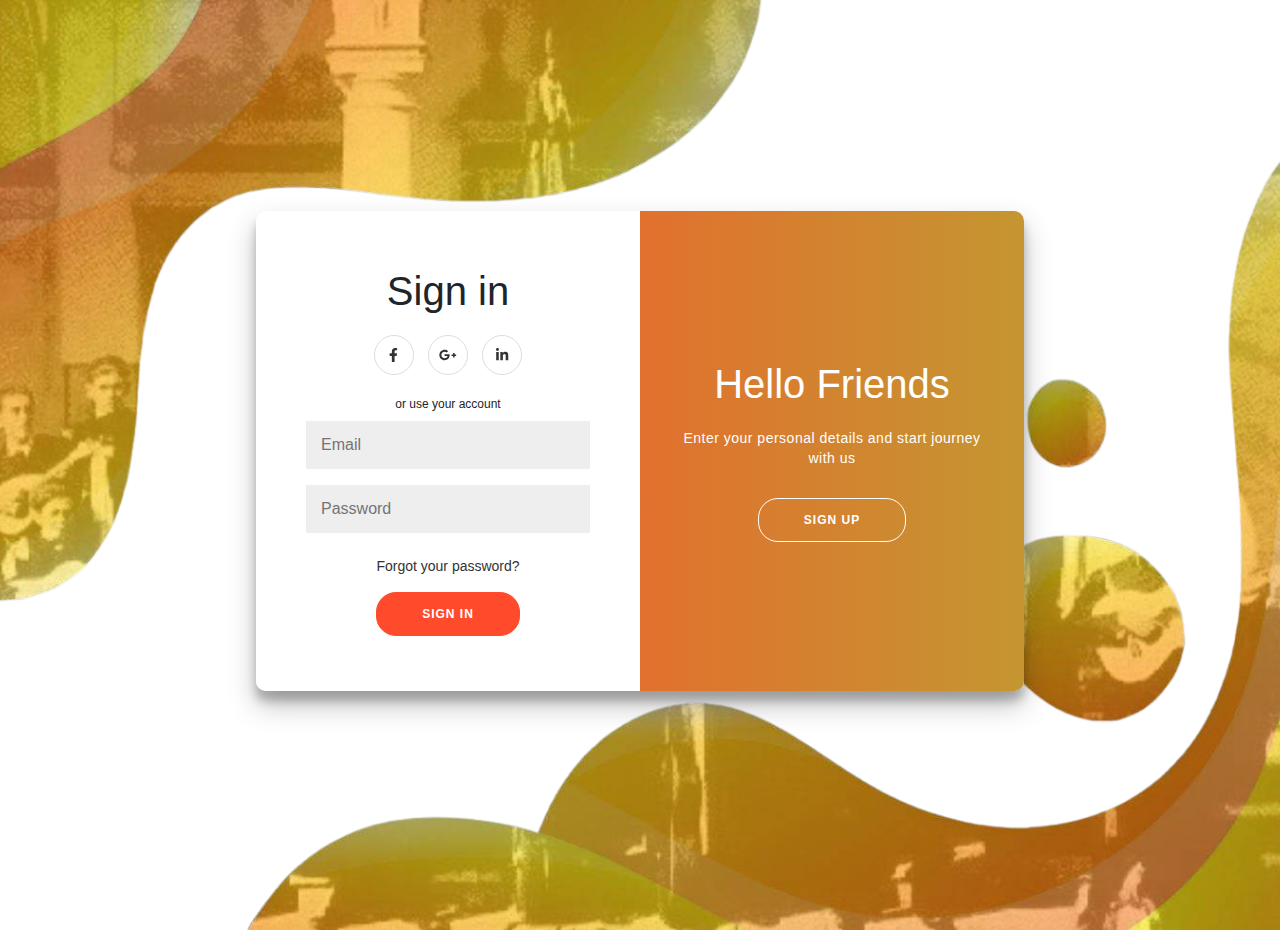
==== index.html @ 32645e8b "first commit" ====
<!DOCTYPE html>
<html lang="en">
<head>
    <meta charset="UTF-8">
    <meta name="viewport" content="width=device-width, initial-scale=1.0">
    <link rel="stylesheet" href="css/bootstrap.css">
    <link rel="stylesheet" href="css/form_style.css">
    <script defer src="js_font_awsome/all.js"></script>
		<style>
			body {
					background-image: url('images/bg.jpg');
					background-size: cover;
					background-position: center;
					background-repeat: no-repeat;
				}
		</style>
</head>
<body>
    <div class="alert" id="msg"></div>
    <div class="container" id="container">
        <div class="form-container sign-up-container" id="signupForm">
            <form action="#">
                <h1>Create Account</h1>
                <div class="social-container">
                    <a href="#" class="socail"><i class="fab fa-facebook-f"></i></a>
                    <a href="#" class="social"><i class="fab fa-google-plus-g"></i></a>
                    <a href="#" class="social"><i class="fab fa-linkedin-in"></i></a>
                </div>
                <span>or use your email for registration</span>
                <input type="text" placeholder="Name" id="name" />
                <input type="email" placeholder="Email" id="email" />
                <input type="password" placeholder="Password" id="password" />
                <input type="password" placeholder="Confirm Password" id="password2">
                <button>Sign Up</button>
            </form>
        </div>
        <div class="form-container sign-in-container" id="signinForm">
            <form action="#">
                <h1>Sign in</h1>
                <div class="social-container">
                    <a href="#" class="social"><i class="fab fa-facebook-f"></i></a>
                    <a href="#" class="social"><i class="fab fa-google-plus-g"></i></a>
                    <a href="#" class="social"><i class="fab fa-linkedin-in"></i></a>
                </div>
                <span>or use your account</span>
                <input type="email" placeholder="Email" id="signinEmail" />
                <input type="password" placeholder="Password" id="signinPassword" />
                <a href="#">Forgot your password?</a>
                <button>Sign In</button>
            </form>
        </div>
        <div class="overlay-container">
            <div class="overlay">
                <div class="overlay-panel overlay-left">
                    <h1>Welcome Back!</h1>
                    <p>To keep connected with us please login with your personal info</p>
                    <button class="ghost" id="signIn">Sign In</button>
                </div>
                <div class="overlay-panel overlay-right">
                    <h1>Hello Friends</h1>
                    <p>Enter your personal details and start journey with us</p>
                    <button class="ghost" id="signUp">Sign Up</button>
                </div>
            </div>
        </div>
    </div>

    <script>
        const signUpButton = document.getElementById('signUp');
        const signInButton = document.getElementById('signIn');
        const container = document.getElementById('container');

        signUpButton.addEventListener('click', () => {
                container.classList.add("right-panel-active");
        });

        signInButton.addEventListener('click', () => {
                container.classList.remove("right-panel-active");
        });

        // Custom function for sign-up form validation
        function signup(e){
            e.preventDefault();
            console.log('Submitted....');
            var name = document.getElementById('name').value;
            var email = document.getElementById('email').value;
            var password = document.getElementById('password').value;
            var password2 = document.getElementById('password2').value;

            var msg = document.getElementById('msg');

            if(name=='' || email==''||password=='' || password2==''){
                msg.className = "alert alert-danger";
                //you have to check this part that why this is not actually working .
                //what i want is whever the alert shows up it should be in danger color
                msg.innerHTML = 'please fill out all fields';
            } else{
                if(name.length < 3){
                    msg.innerHTML = 'Name must be at least three characters';
                } else{
                    var atpos = email.indexOf("@");
                    var dotpos = email.lastIndexOf(".");
                    if(atpos < 1 || dotpos < atpos+2 || dotpos+2 >= email.length){
                        msg.innerHTML = 'Please use valid email';
                    } else{
                        if(password != password2){
                            msg.innerHTML = 'Password do not match';
                        } else{
                            msg.innerHTML = name + ' is registered with email: ' + email;
                        }
                        // Redirect to "lol.html"
                        //window.location.href = "lol.html";
                    }
                }
            }
        }

        // Custom function for sign-in form validation
        function signin(e) {
            e.preventDefault();
            console.log('Signing in....');
            var email = document.getElementById('signinEmail').value;
            var password = document.getElementById('signinPassword').value;
            var signInMsg = document.getElementById('msg'); // Changed from 'signInMsg' to 'msg'

            // Perform sign-in validation
            // Check if entered email and password match any of the registered users' credentials
            var registeredEmail = document.getElementById('email').value;
            var registeredPassword = document.getElementById('password').value;

            if (email === registeredEmail && password === registeredPassword) {
                signInMsg.innerHTML = 'Sign-in successful!';
                // Redirect to "lol.html"
                window.location.href = "lol.html";
            } else {
                signInMsg.className = "alert alert-danger";
                signInMsg.innerHTML = 'Invalid email or password';
            }
        }

        // Attach event listeners to the forms
        document.getElementById('signupForm').addEventListener('submit', signup, false);
        document.getElementById('signinForm').addEventListener('submit', signin, false);
    </script>
</body>
</html>
---- css/form_style.css ----
* {
	box-sizing: border-box;
}

body {
	display: flex;
	justify-content: center;
	align-items: center;
	flex-direction: column;
	font-family: 'Montserrat', sans-serif;
	height: 100vh;
	margin: -20px 0 50px;
}

h1 {*
	font-weight: bold;
	margin: 0;
}

h2 {
	text-align: center;
}

p {
	font-size: 14px;
	font-weight: 100;
	line-height: 20px;
	letter-spacing: 0.5px;
	margin: 20px 0 30px;
}

span {
	font-size: 12px;
}

a {
	color: #333;
	font-size: 14px;
	text-decoration: none;
	margin: 15px 0;
}

button {
	border-radius: 20px;
	border: 1px solid #FF4B2B;
	background-color: #FF4B2B;
	color: #FFFFFF;
	font-size: 12px;
	font-weight: bold;
	padding: 12px 45px;
	letter-spacing: 1px;
	text-transform: uppercase;
	transition: transform 80ms ease-in;
}

button:active {
	transform: scale(0.95);
}

button:focus {
	outline: none;
}

button.ghost {
	background-color: transparent;
	border-color: #FFFFFF;
}

form {
	background-color: #FFFFFF;
	display: flex;
	align-items: center;
	justify-content: center;
	flex-direction: column;
	padding: 0 50px;
	height: 100%;
	text-align: center;
}

input {
	background-color: #eee;
	border: none;
	padding: 12px 15px;
	margin: 8px 0;
	width: 100%;
}

.container {
	background-color: #fff;
	border-radius: 10px;
  	box-shadow: 0 14px 28px rgba(0,0,0,0.25), 
			0 10px 10px rgba(0,0,0,0.22);
	position: relative;
	overflow: hidden;
	width: 768px;
	max-width: 100%;
	min-height: 480px;
}

.form-container {
	position: absolute;
	top: 0;
	height: 100%;
	transition: all 0.6s ease-in-out;
}

.sign-in-container {
	left: 0;
	width: 50%;
	z-index: 2;
}

.container.right-panel-active .sign-in-container {
	transform: translateX(100%);
}

.sign-up-container {
	left: 0;
	width: 50%;
	opacity: 0;
	z-index: 1;
}

.container.right-panel-active .sign-up-container {
	transform: translateX(100%);
	opacity: 1;
	z-index: 5;
	animation: show 0.6s;
}

@keyframes show {
	0%, 49.99% {
		opacity: 0;
		z-index: 1;
	}
	
	50%, 100% {
		opacity: 1;
		z-index: 5;
	}
}

.overlay-container {
	position: absolute;
	top: 0;
	left: 50%;
	width: 50%;
	height: 100%;
	overflow: hidden;
	transition: transform 0.6s ease-in-out;
	z-index: 100;
}

.container.right-panel-active .overlay-container{
	transform: translateX(-100%);
}

.overlay {
	background: #FF416C;
	background: -webkit-linear-gradient(to right, #FF4B2B, #FF416C);
	background: linear-gradient(to right, #FF4B2B, #c49631);
	background-repeat: no-repeat;
	background-size: cover;
	background-position: 0 0;
	color: #FFFFFF;
	position: relative;
	left: -100%;
	height: 100%;
	width: 200%;
  	transform: translateX(0);
	transition: transform 0.6s ease-in-out;
}

.container.right-panel-active .overlay {
  	transform: translateX(50%);
}

.overlay-panel {
	position: absolute;
	display: flex;
	align-items: center;
	justify-content: center;
	flex-direction: column;
	padding: 0 40px;
	text-align: center;
	top: 0;
	height: 100%;
	width: 50%;
	transform: translateX(0);
	transition: transform 0.6s ease-in-out;
}

.overlay-left {
	transform: translateX(-20%);
}

.container.right-panel-active .overlay-left {
	transform: translateX(0);
}

.overlay-right {
	right: 0;
	transform: translateX(0);
}

.container.right-panel-active .overlay-right {
	transform: translateX(20%);
}

.social-container {
	margin: 20px 0;
}

.social-container a {
	border: 1px solid #DDDDDD;
	border-radius: 50%;
	display: inline-flex;
	justify-content: center;
	align-items: center;
	margin: 0 5px;
	height: 40px;
	width: 40px;
}

footer {
    background-color: #222;
    color: #fff;
    font-size: 14px;
    bottom: 0;
    position: fixed;
    left: 0;
    right: 0;
    text-align: center;
    z-index: 999;
}

footer p {
    margin: 10px 0;
}

footer i {
    color: red;
}

footer a {
    color: #3c97bf;
    text-decoration: none;
}
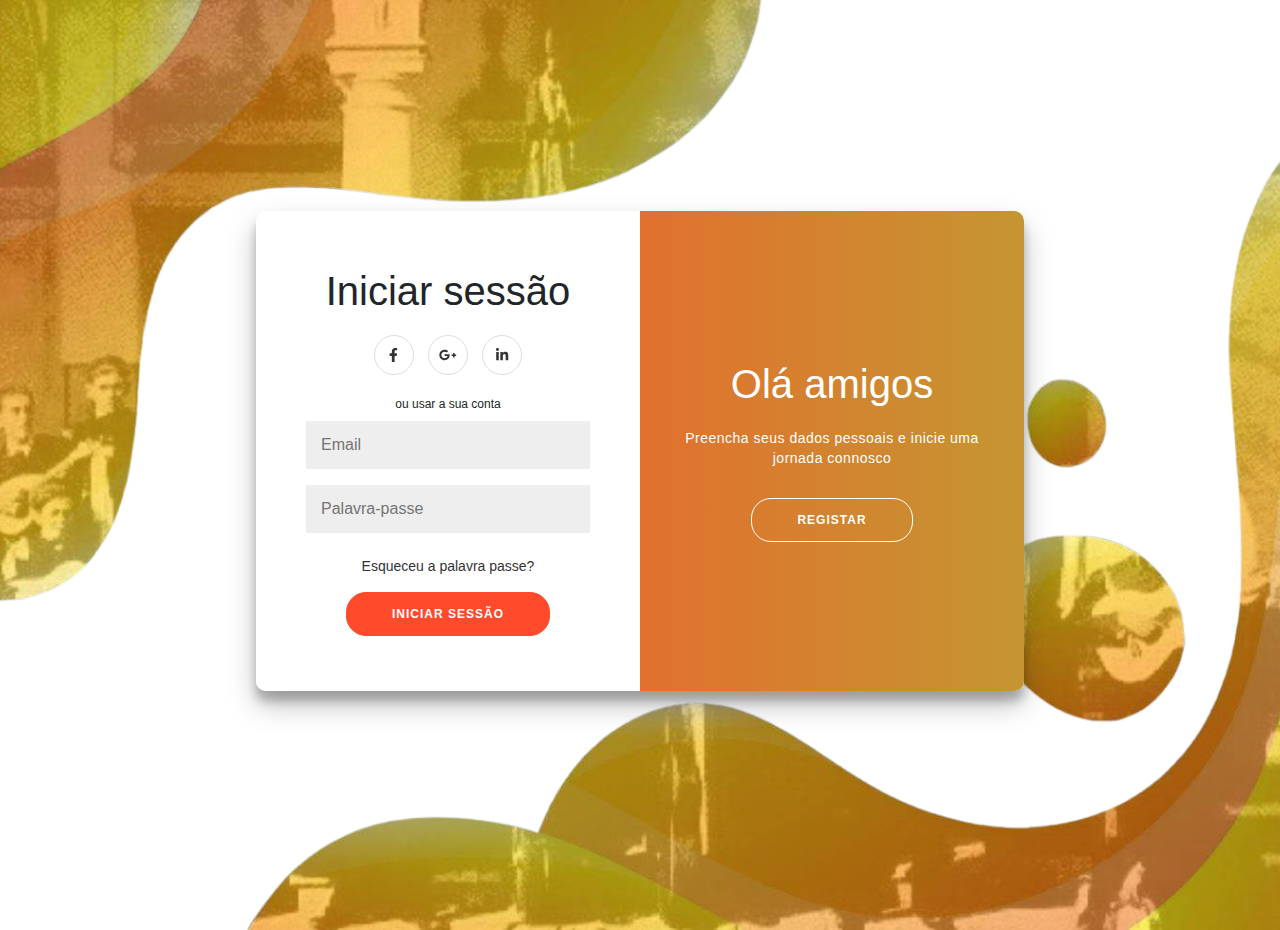
==== commit dd6f0c75: "first commit" ====
--- a/index.html
+++ b/index.html
@@ -6,65 +6,64 @@
     <link rel="stylesheet" href="css/bootstrap.css">
     <link rel="stylesheet" href="css/form_style.css">
     <script defer src="js_font_awsome/all.js"></script>
-		<style>
-			body {
-					background-image: url('images/bg.jpg');
-					background-size: cover;
-					background-position: center;
-					background-repeat: no-repeat;
-				}
-		</style>
+    <style>
+        body {
+                background-image: url('images/bg.jpg');
+                background-size: cover;
+                background-position: center;
+                background-repeat: no-repeat;
+            }
+    </style>
 </head>
 <body>
     <div class="alert" id="msg"></div>
     <div class="container" id="container">
         <div class="form-container sign-up-container" id="signupForm">
             <form action="#">
-                <h1>Create Account</h1>
+                <h1>Criar Conta</h1>
                 <div class="social-container">
                     <a href="#" class="socail"><i class="fab fa-facebook-f"></i></a>
                     <a href="#" class="social"><i class="fab fa-google-plus-g"></i></a>
                     <a href="#" class="social"><i class="fab fa-linkedin-in"></i></a>
                 </div>
-                <span>or use your email for registration</span>
-                <input type="text" placeholder="Name" id="name" />
+                <span>ou user o seu email para registar</span>
+                <input type="text" placeholder="Nome" id="name" />
                 <input type="email" placeholder="Email" id="email" />
-                <input type="password" placeholder="Password" id="password" />
-                <input type="password" placeholder="Confirm Password" id="password2">
-                <button>Sign Up</button>
+                <input type="password" placeholder="Palavra-passe" id="password" />
+                <input type="password" placeholder="Confirmar palavra-passe" id="password2">
+                <button>Registar</button>
             </form>
         </div>
         <div class="form-container sign-in-container" id="signinForm">
             <form action="#">
-                <h1>Sign in</h1>
+                <h1>Iniciar sessão</h1>
                 <div class="social-container">
                     <a href="#" class="social"><i class="fab fa-facebook-f"></i></a>
                     <a href="#" class="social"><i class="fab fa-google-plus-g"></i></a>
                     <a href="#" class="social"><i class="fab fa-linkedin-in"></i></a>
                 </div>
-                <span>or use your account</span>
+                <span>ou usar a sua conta</span>
                 <input type="email" placeholder="Email" id="signinEmail" />
-                <input type="password" placeholder="Password" id="signinPassword" />
-                <a href="#">Forgot your password?</a>
-                <button>Sign In</button>
+                <input type="password" placeholder="Palavra-passe" id="signinPassword" />
+                <a href="#">Esqueceu a palavra passe?</a>
+                <button>Iniciar sessão</button>
             </form>
         </div>
         <div class="overlay-container">
             <div class="overlay">
                 <div class="overlay-panel overlay-left">
-                    <h1>Welcome Back!</h1>
-                    <p>To keep connected with us please login with your personal info</p>
-                    <button class="ghost" id="signIn">Sign In</button>
+                    <h1>Bem-vindo de volta!</h1>
+                    <p>Para continuar conectado connosco inicie sessão com sua informação</p>
+                    <button class="ghost" id="signIn">Iniciar sessão</button>
                 </div>
                 <div class="overlay-panel overlay-right">
-                    <h1>Hello Friends</h1>
-                    <p>Enter your personal details and start journey with us</p>
-                    <button class="ghost" id="signUp">Sign Up</button>
+                    <h1>Olá amigos</h1>
+                    <p>Preencha seus dados pessoais e inicie uma jornada connosco</p>
+                    <button class="ghost" id="signUp">registar</button>
                 </div>
             </div>
         </div>
     </div>
-
     <script>
         const signUpButton = document.getElementById('signUp');
         const signInButton = document.getElementById('signIn');
@@ -78,7 +77,6 @@
                 container.classList.remove("right-panel-active");
         });
 
-        // Custom function for sign-up form validation
         function signup(e){
             e.preventDefault();
             console.log('Submitted....');
@@ -89,56 +87,51 @@
 
             var msg = document.getElementById('msg');
 
-            if(name=='' || email==''||password=='' || password2==''){
+            if(name=='' || email==''||password=='' || password2=='') {
                 msg.className = "alert alert-danger";
-                //you have to check this part that why this is not actually working .
-                //what i want is whever the alert shows up it should be in danger color
-                msg.innerHTML = 'please fill out all fields';
-            } else{
-                if(name.length < 3){
-                    msg.innerHTML = 'Name must be at least three characters';
-                } else{
+                msg.innerHTML = 'Preencha todos os campos.';
+            } 
+            else {
+                if(name.length < 3) {
+                    msg.innerHTML = 'O nome deve ter pelo menos 3 caracteres.';
+                } 
+                else {
                     var atpos = email.indexOf("@");
                     var dotpos = email.lastIndexOf(".");
-                    if(atpos < 1 || dotpos < atpos+2 || dotpos+2 >= email.length){
-                        msg.innerHTML = 'Please use valid email';
-                    } else{
-                        if(password != password2){
-                            msg.innerHTML = 'Password do not match';
-                        } else{
-                            msg.innerHTML = name + ' is registered with email: ' + email;
+                    if(atpos < 1 || dotpos < atpos+2 || dotpos+2 >= email.length) {
+                        msg.innerHTML = 'Utilize um email válido';
+                    }
+                    else {
+                        if(password != password2) {
+                            msg.innerHTML = 'A palavra passe não está certa';
                         }
-                        // Redirect to "lol.html"
-                        //window.location.href = "lol.html";
+                        else {
+                            msg.innerHTML = name + ' está registado com o email: ' + email;
+                        }
                     }
                 }
             }
         }
 
-        // Custom function for sign-in form validation
-        function signin(e) {
+        function signin(e){
             e.preventDefault();
-            console.log('Signing in....');
+            console.log('Iniciando sessão....');
             var email = document.getElementById('signinEmail').value;
             var password = document.getElementById('signinPassword').value;
-            var signInMsg = document.getElementById('msg'); // Changed from 'signInMsg' to 'msg'
-
-            // Perform sign-in validation
-            // Check if entered email and password match any of the registered users' credentials
+            var signInMsg = document.getElementById('msg');
             var registeredEmail = document.getElementById('email').value;
             var registeredPassword = document.getElementById('password').value;
 
             if (email === registeredEmail && password === registeredPassword) {
-                signInMsg.innerHTML = 'Sign-in successful!';
-                // Redirect to "lol.html"
-                window.location.href = "lol.html";
-            } else {
+                signInMsg.innerHTML = 'Sessão iniciada!';
+                window.location.href = "login.html";
+            }
+            else {
                 signInMsg.className = "alert alert-danger";
-                signInMsg.innerHTML = 'Invalid email or password';
+                signInMsg.innerHTML = 'Email ou palavra-passe inválida!';
             }
         }
 
-        // Attach event listeners to the forms
         document.getElementById('signupForm').addEventListener('submit', signup, false);
         document.getElementById('signinForm').addEventListener('submit', signin, false);
     </script>
